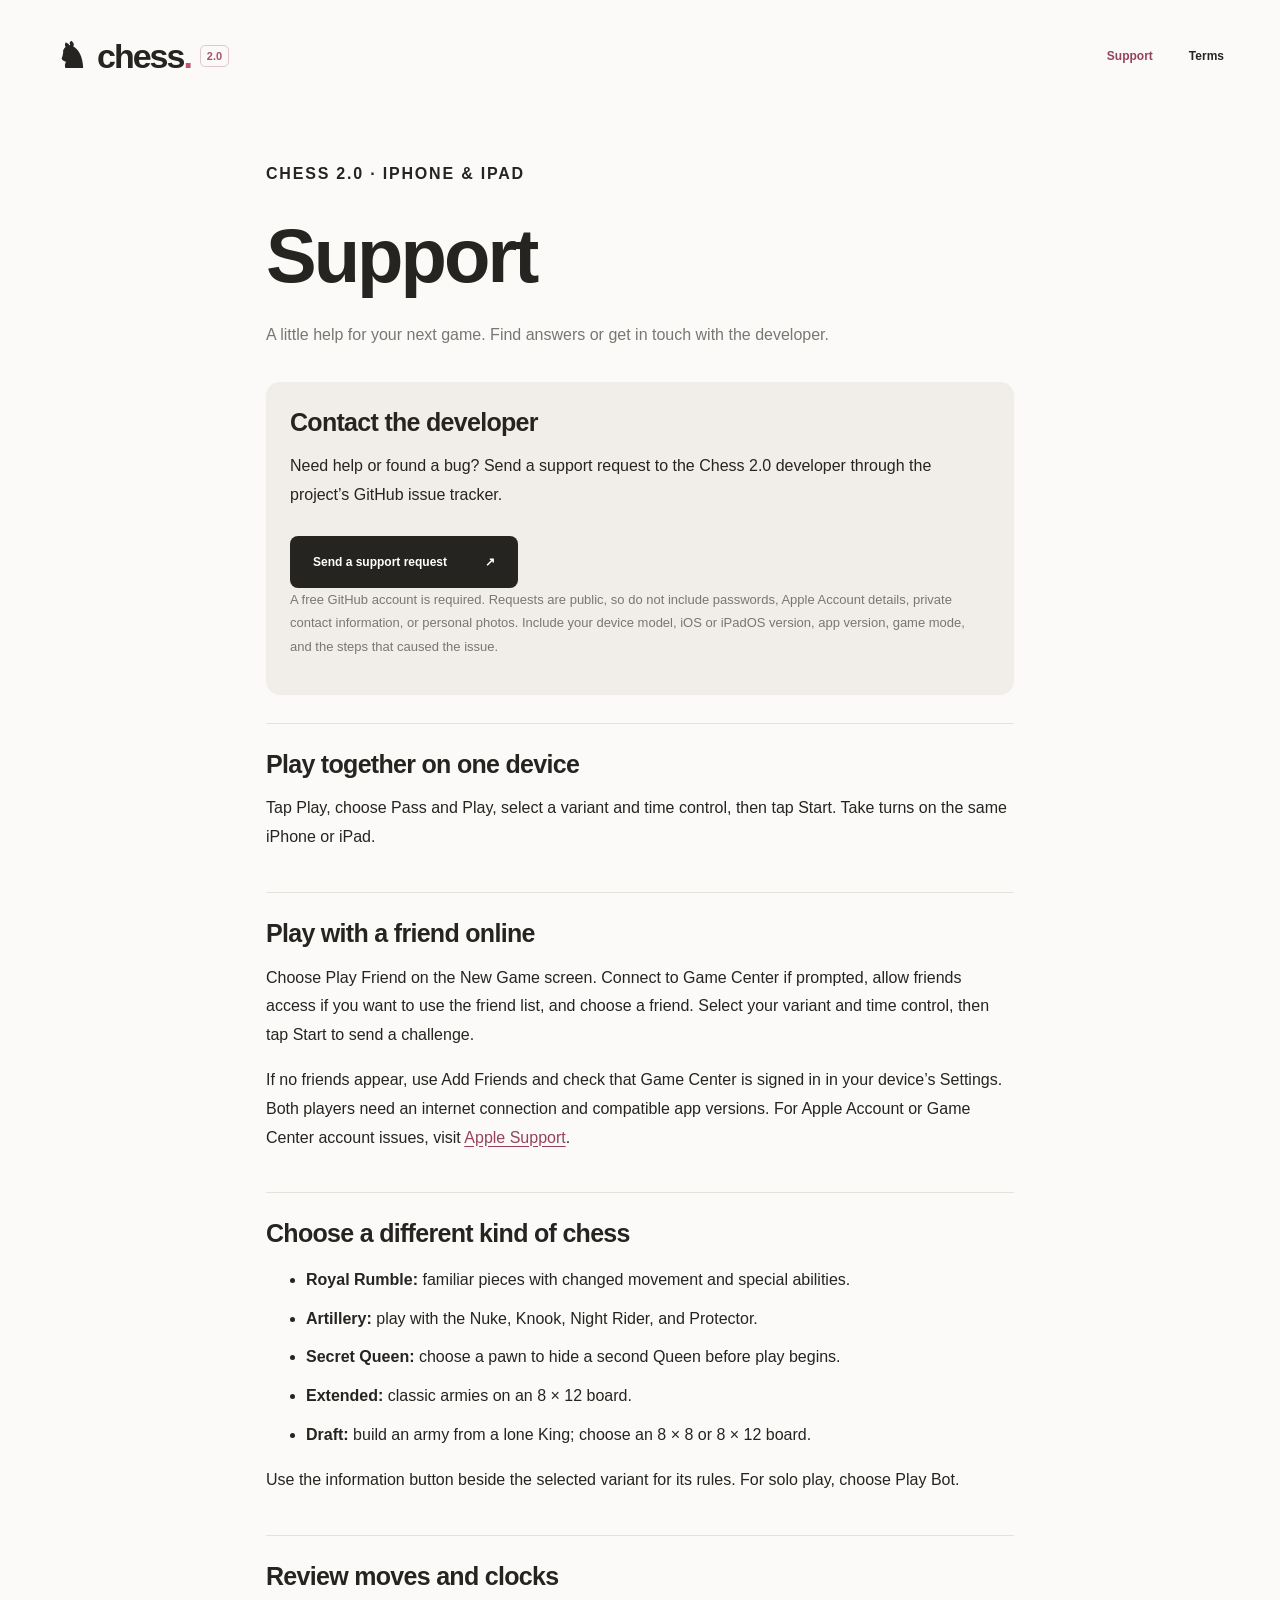
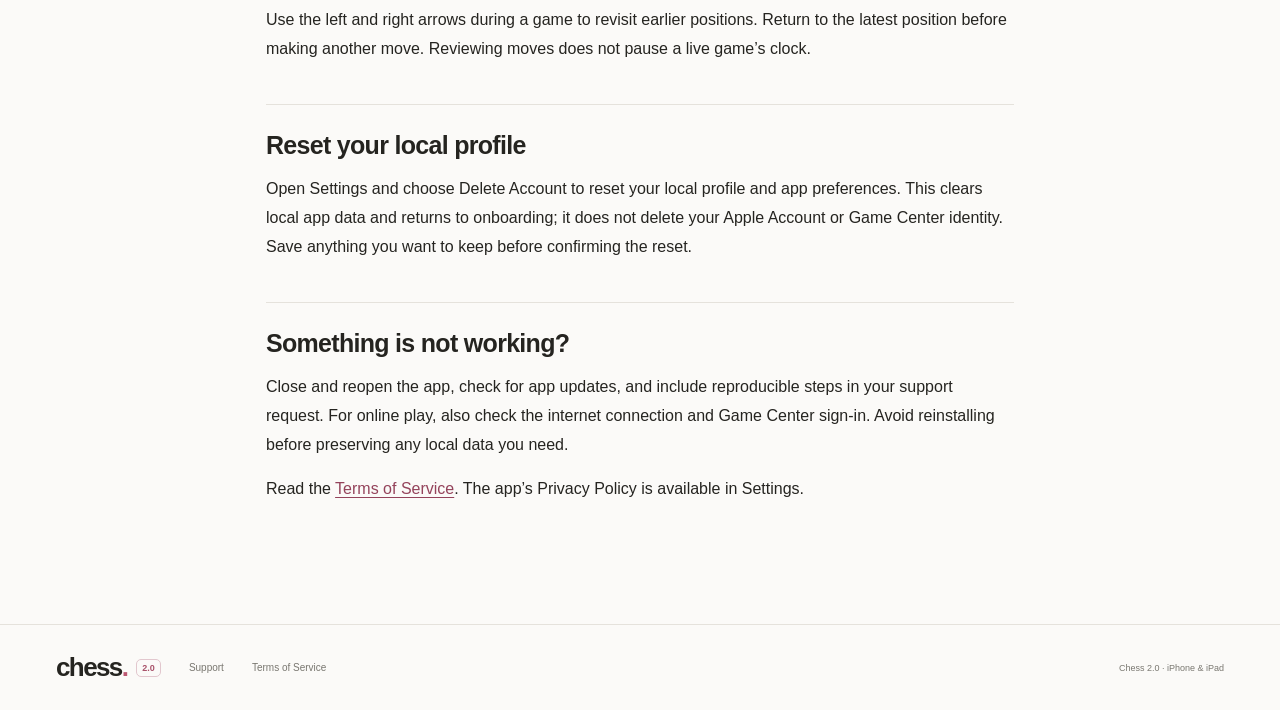
==== support.html @ 1722c395 "Add Chess 2.0 support and terms pages" ====
<!doctype html>
<html lang="en"><head><meta charset="utf-8"><meta name="viewport" content="width=device-width, initial-scale=1"><meta name="theme-color" content="#fbfaf8"><meta name="description" content="A little help for your next game. Find answers or get in touch with the developer."><title>Support — Chess 2.0</title><link rel="icon" href="favicon.svg" type="image/svg+xml"><link rel="stylesheet" href="styles.css"><link rel="stylesheet" href="pages.css"></head>
<body><a class="skip-link" href="#main">Skip to content</a><header class="navigation wrap"><a class="wordmark" href="./" aria-label="Chess 2.0 home"><span class="brand-icon" aria-hidden="true">♞</span> chess<span class="brand-dot">.</span><span class="brand-version">2.0</span></a><nav class="legal-nav" aria-label="Main navigation"><a href="support.html" aria-current="page">Support</a><a href="terms.html" >Terms</a></nav></header><main id="main" class="page-main wrap"><p class="eyebrow">CHESS 2.0 · IPHONE &amp; IPAD</p><h1>Support</h1><p class="page-intro">A little help for your next game. Find answers or get in touch with the developer.</p><div class="support-card"><h2>Contact the developer</h2><p>Need help or found a bug? Send a support request to the Chess 2.0 developer through the project’s GitHub issue tracker.</p><a class="button dark" href="https://github.com/TanveerSinghD/chess-2.0/issues/new">Send a support request <span aria-hidden="true">↗</span></a><p class="support-note">A free GitHub account is required. Requests are public, so do not include passwords, Apple Account details, private contact information, or personal photos. Include your device model, iOS or iPadOS version, app version, game mode, and the steps that caused the issue.</p></div>
<section><h2>Play together on one device</h2><p>Tap Play, choose Pass and Play, select a variant and time control, then tap Start. Take turns on the same iPhone or iPad.</p></section>
<section><h2>Play with a friend online</h2><p>Choose Play Friend on the New Game screen. Connect to Game Center if prompted, allow friends access if you want to use the friend list, and choose a friend. Select your variant and time control, then tap Start to send a challenge.</p><p>If no friends appear, use Add Friends and check that Game Center is signed in in your device’s Settings. Both players need an internet connection and compatible app versions. For Apple Account or Game Center account issues, visit <a href="https://support.apple.com/">Apple Support</a>.</p></section>
<section><h2>Choose a different kind of chess</h2><ul><li><strong>Royal Rumble:</strong> familiar pieces with changed movement and special abilities.</li><li><strong>Artillery:</strong> play with the Nuke, Knook, Night Rider, and Protector.</li><li><strong>Secret Queen:</strong> choose a pawn to hide a second Queen before play begins.</li><li><strong>Extended:</strong> classic armies on an 8 × 12 board.</li><li><strong>Draft:</strong> build an army from a lone King; choose an 8 × 8 or 8 × 12 board.</li></ul><p>Use the information button beside the selected variant for its rules. For solo play, choose Play Bot.</p></section>
<section><h2>Review moves and clocks</h2><p>Use the left and right arrows during a game to revisit earlier positions. Return to the latest position before making another move. Reviewing moves does not pause a live game’s clock.</p></section>
<section><h2>Reset your local profile</h2><p>Open Settings and choose Delete Account to reset your local profile and app preferences. This clears local app data and returns to onboarding; it does not delete your Apple Account or Game Center identity. Save anything you want to keep before confirming the reset.</p></section>
<section><h2>Something is not working?</h2><p>Close and reopen the app, check for app updates, and include reproducible steps in your support request. For online play, also check the internet connection and Game Center sign-in. Avoid reinstalling before preserving any local data you need.</p><p>Read the <a href="terms.html">Terms of Service</a>. The app’s Privacy Policy is available in Settings.</p></section></main><footer class="footer wrap"><a class="wordmark" href="./">chess<span class="brand-dot">.</span><span class="brand-version">2.0</span></a><a href="support.html">Support</a><a href="terms.html">Terms of Service</a><span class="footer-fine">Chess 2.0 · iPhone &amp; iPad</span></footer></body></html>
---- styles.css ----
:root{--paper:#fbfaf8;--ink:#252420;--muted:#797770;--line:#e5e2dc;--pink:#ec93a4;--cream:#f5f0f1;--sans:Arial,Helvetica,sans-serif;--serif:Georgia,'Times New Roman',serif}
*{box-sizing:border-box}html{scroll-behavior:smooth;scroll-padding-top:30px}body{margin:0;background:var(--paper);color:var(--ink);font-family:var(--sans);-webkit-font-smoothing:antialiased}a{color:inherit;text-decoration:none}button{font:inherit;cursor:pointer}button:disabled{cursor:default}a:focus-visible,button:focus-visible,summary:focus-visible{outline:3px solid #a74460;outline-offset:5px}.wrap{max-width:1280px;margin-inline:auto;padding-inline:56px}h1,h2,h3,p{margin-top:0}.skip-link{position:fixed;top:-100px;left:20px;background:var(--ink);color:#fff;padding:15px;z-index:10}.skip-link:focus{top:16px}
.navigation{height:112px;display:flex;align-items:center;justify-content:space-between}.wordmark{display:inline-flex;align-items:center;font-size:34px;font-weight:800;letter-spacing:-2px}.brand-icon{font-size:35px;letter-spacing:0;margin-right:10px}.brand-dot{color:#bc5771}.navigation nav{display:flex;gap:36px;font-size:12px;font-weight:600}.navigation nav a:hover,.footer a:hover,.back-top:hover{text-decoration:underline;text-underline-offset:5px}.nav-button{padding:12px 17px;border:1px solid var(--line);border-radius:7px;display:flex;gap:23px;font-size:11px;font-weight:600}.nav-button:hover{background:#f1e8e9}
.hero{display:grid;grid-template-columns:1fr 1fr;align-items:center;gap:25px;min-height:674px;padding-block:28px 60px}.hero-copy{padding-bottom:12px}.eyebrow{font-size:9px;font-weight:700;letter-spacing:1.8px;display:flex;align-items:center;gap:10px;margin-bottom:26px}.little-square{width:11px;height:11px;background:var(--pink);transform:rotate(-10deg)}h1{font-size:clamp(90px,9.4vw,132px);line-height:.96;letter-spacing:-8px;font-weight:700;margin-bottom:30px}h1 em,h2 em{font-family:var(--serif);font-weight:400}h1 em{letter-spacing:-7px;position:relative;display:inline-block}h1 em:after{content:'';position:absolute;bottom:-8px;left:5px;right:2px;height:6px;background:var(--pink);transform:rotate(-4deg)}.intro{font-size:16px;color:var(--muted);line-height:1.8;margin-block:37px 28px}.button{display:inline-flex;align-items:center;justify-content:space-between;gap:38px;padding:19px 23px;border-radius:8px;font-size:12px;font-weight:600}.dark{background:var(--ink);color:#fff}.dark:hover{background:#48413e;transform:translateY(-2px)}.availability{display:flex;align-items:center;gap:7px;margin-top:19px;font-size:10px;color:var(--muted)}.status-dot{width:6px;height:6px;border-radius:50%;background:#b3536b;display:inline-block;flex:none}
.hero-art{position:relative;height:570px;isolation:isolate}.art-ring{position:absolute;width:430px;height:430px;border-radius:50%;border:1px solid #e5dad9;left:50%;top:51%;transform:translate(-50%,-50%)}.art-ring:after{content:'';position:absolute;inset:30px;border:1px solid #ece4e2;border-radius:50%}.art-caption{position:absolute;font-family:monospace;font-size:8px;letter-spacing:1.5px;color:var(--muted)}.caption-top{top:14px;left:37px;transform:rotate(-7deg)}.caption-bottom{right:0;bottom:13px;transform:rotate(4deg)}.phone{position:absolute;width:258px;height:522px;left:50%;top:49%;transform:translate(-50%,-50%) rotate(9deg);border:6px solid #242320;border-radius:40px;box-shadow:0 0 0 2px #9f9c96,13px 16px 0 #e8e5df;background:#242320;color:#f9f5f3;overflow:hidden;z-index:2}.phone-status{display:flex;justify-content:space-between;padding:14px 23px 0;font-size:9px;font-weight:600}.phone-island{position:absolute;top:10px;left:50%;transform:translateX(-50%);height:20px;width:70px;border-radius:20px;background:#080808}.phone-header{display:flex;align-items:center;justify-content:space-between;padding:24px 16px 18px;font-size:9px;letter-spacing:1.5px}.phone-header>span:first-child{font-size:23px}.phone-header>span:last-child{font-size:18px}.phone-history{font-size:8px;text-align:center;padding:10px;background:#35332f;margin-inline:10px;border-radius:12px}.phone-history span{color:#bbb7b2}.phone-clock{margin:18px 12px 12px auto;width:75px;padding:9px 10px;border:1px solid #595550;border-radius:18px;font-size:12px;font-weight:600;display:flex;align-items:center;justify-content:space-between;gap:8px}.clock-dot{height:4px;width:4px;border-radius:50%;background:#bbb7b2}.white-clock{margin-block:12px 0;background:#f4efec;color:var(--ink)}.white-clock .clock-dot{background:#b65f75}.phone-turn{display:flex;align-items:center;justify-content:center;font-size:8px;margin-top:19px;gap:6px;color:#c9c5bd}.phone-turn span{height:5px;width:5px;background:var(--pink);border-radius:50%}.phone-controls{display:flex;justify-content:space-between;align-items:center;padding:17px 14px 0}.phone-controls div{display:flex;gap:12px}.phone-controls span{width:31px;height:31px;display:grid;place-items:center;border-radius:50%;border:1px solid #57524b;font-size:14px}.home-indicator{position:absolute;bottom:8px;left:50%;transform:translateX(-50%);width:82px;height:3px;background:#f4efec;border-radius:5px}.floating-tile{position:absolute;display:grid;place-items:center;border:1px solid #d9cece;border-radius:15px;box-shadow:7px 10px 0 #e8e5df;z-index:3}.floating-tile img{width:90%;height:auto}.knight-tile{width:167px;height:167px;background:var(--pink);left:-8px;bottom:64px;transform:rotate(-13deg)}.pawn-tile{width:102px;height:102px;background:var(--cream);right:3px;top:55px;transform:rotate(14deg);z-index:1}
.board{display:grid;grid-template-columns:repeat(8,minmax(0,1fr));width:100%;aspect-ratio:1}.square{position:relative;display:grid;place-items:center;min-width:0;aspect-ratio:1;background:var(--cream)}.square.pink{background:var(--pink)}.square img{width:94%;height:94%;object-fit:contain;display:block}.square.last-move:after{content:'';position:absolute;inset:0;background:#a687222b;pointer-events:none}.square.destination:before{content:'';position:absolute;inset:3px;border:2px solid #63463978;z-index:1;pointer-events:none}
.game-strip{display:flex;justify-content:space-between;align-items:center;gap:25px;padding-block:27px;border-top:1px solid var(--line);border-bottom:1px solid var(--line);color:var(--muted);font-size:11px}.game-strip>div{display:flex;align-items:center;gap:22px;color:var(--ink);font-size:16px;font-weight:600;letter-spacing:-.3px}.strip-plus{color:#b96077;font-weight:400}.strip-note{font-family:monospace;font-size:8px;letter-spacing:1.4px}.idea{padding-block:100px 110px;display:grid;grid-template-columns:1fr 1fr;gap:76px}h2{font-size:48px;line-height:1.13;letter-spacing:-2.6px;font-weight:600;margin-bottom:25px}h2 em{letter-spacing:-2.1px}.section-intro{font-size:13px;line-height:1.8;color:var(--muted);max-width:320px}.steps{padding-top:5px}.steps article{display:flex;gap:25px;padding:22px 0;border-bottom:1px solid var(--line)}.steps article:first-child{padding-top:0}.step-number{font-family:monospace;font-size:10px;color:#aa6677;white-space:nowrap;padding-top:4px}h3{font-size:16px;letter-spacing:-.3px;font-weight:600;margin-bottom:9px}.steps p{font-size:13px;line-height:1.8;color:var(--muted);margin:0;max-width:340px}
.preview-section{background:#f1eeea;border-block:1px solid var(--line)}.preview-layout{display:grid;grid-template-columns:1fr 1fr;gap:95px;align-items:center;padding-block:80px}.preview-copy>p:not(.eyebrow){font-size:14px;color:var(--muted);line-height:1.8;max-width:330px}.preview-tag{display:inline-flex;align-items:center;gap:10px;border:1px solid #d9d3cd;border-radius:5px;padding:10px 12px;font-family:monospace;font-size:8px;letter-spacing:1px;color:#77685f;margin-top:10px}.preview-tag>span{font-size:15px}.opening-note{display:flex;gap:19px;margin-top:38px;border-top:1px solid #dcd5ce;padding-top:25px}.note-number{font:italic 44px var(--serif);color:#a9536b;line-height:1}.opening-note h3{font-size:14px;margin-bottom:6px}.opening-note p{font-size:12px;color:var(--muted);line-height:1.7;margin:0;max-width:270px}.preview-copy .demo-explainer{font-size:10px!important;line-height:1.7;margin-top:26px;max-width:320px}.board-demo{background:var(--paper);border:1px solid #d5cec7;border-radius:13px;padding:22px 23px 16px;box-shadow:8px 8px 0 #e2dcd4}.demo-header{display:flex;justify-content:space-between;align-items:center;margin-bottom:22px;font-size:10px}.demo-label{font-family:monospace;letter-spacing:1.4px}.demo-header>span:last-child{color:var(--muted)}.board-frame{display:grid;grid-template-columns:16px 1fr;grid-template-rows:auto 17px;gap:5px}.rank-labels{display:grid;grid-template-rows:repeat(8,1fr);font-family:monospace;font-size:9px;color:var(--muted);text-align:center}.rank-labels span{align-self:center}.file-labels{grid-column:2;display:grid;grid-template-columns:repeat(8,1fr);text-align:center;font-family:monospace;font-size:9px;color:var(--muted);align-items:end}.demo-controls{display:flex;align-items:center;justify-content:space-between;gap:10px;margin-top:17px;padding-top:15px;border-top:1px solid var(--line)}.reset{display:flex;align-items:center;gap:7px;border:0;background:transparent;padding:9px 0;color:var(--muted);font-size:18px}.reset span{font-size:9px}.reset:hover{color:var(--ink)}#move-progress{font-family:monospace;font-size:9px;color:var(--muted)}.arrow-controls{display:flex;gap:8px}.arrow-controls button{border:1px solid var(--line);border-radius:50%;background:transparent;color:var(--ink);width:36px;height:36px;font-size:17px}.arrow-controls button:last-child{background:var(--ink);border-color:var(--ink);color:#fff}.arrow-controls button:disabled{opacity:.25}.arrow-controls button:not(:disabled):hover{background:var(--pink);color:var(--ink);border-color:var(--pink)}.noscript-message{font-size:12px;line-height:1.7}
.details{display:grid;grid-template-columns:1fr 1fr;gap:76px;padding-block:100px}.questions{border-top:1px solid var(--line)}details{border-bottom:1px solid var(--line)}summary{display:flex;align-items:center;justify-content:space-between;gap:20px;cursor:pointer;list-style:none;font-size:13px;font-weight:600;padding:23px 0}summary::-webkit-details-marker{display:none}summary>span{font-size:19px;font-weight:400;color:#ac6678;transition:transform .2s}details[open] summary>span{transform:rotate(45deg)}details p{color:var(--muted);font-size:12px;line-height:1.9;padding-right:26px;margin:0 0 22px}.closing{border-top:1px solid var(--line);text-align:center;padding-block:64px 80px}.closing-piece{display:inline-block;font-size:45px;color:#a44f67;margin-bottom:24px}.closing .eyebrow{justify-content:center}.closing h2{font-size:65px;letter-spacing:-3.9px}.closing h2 em{letter-spacing:-3px}.closing>p:not(.eyebrow){font-size:14px;color:var(--muted);line-height:1.8}.coming-soon{display:inline-flex;align-items:center;gap:9px;border:1px solid var(--line);border-radius:6px;padding:13px 17px;font-size:10px;margin-top:6px}.back-top{display:flex;justify-content:center;gap:22px;font-size:10px;margin-top:26px}.footer{border-top:1px solid var(--line);display:flex;align-items:center;gap:28px;flex-wrap:wrap;padding-block:27px}.footer .wordmark{font-size:26px;letter-spacing:-1.6px}.footer>span,.footer>a:not(.wordmark){font-size:10px;color:var(--muted)}.footer-fine{margin-left:auto;font-size:9px!important}
@media(min-width:1450px){.hero{min-height:730px}}@media(max-width:1050px){.wrap{padding-inline:34px}.hero{gap:12px;min-height:610px}h1{font-size:102px;letter-spacing:-6px}.hero-art{height:525px}.phone{width:239px;height:495px}.phone-header{padding-top:21px;padding-bottom:14px}.phone-clock{margin-top:15px}.white-clock{margin-top:12px}.phone-turn{margin-top:15px}.knight-tile{width:137px;height:137px;left:-5px;bottom:62px}.pawn-tile{width:87px;height:87px;right:-4px}.art-ring{width:360px;height:360px}.caption-top{left:10px;font-size:7px}.caption-bottom{font-size:7px;right:-8px}.strip-note{display:none}.idea,.details{gap:40px}.preview-layout{gap:45px}h2{font-size:40px}.board-demo{padding-inline:18px}.demo-controls{gap:6px}.reset span{font-size:8px}}
@media(max-width:760px){.wrap{padding-inline:24px}.navigation{height:86px}.navigation .wordmark{font-size:29px}.brand-icon{font-size:29px;margin-right:7px}.navigation nav{gap:21px;font-size:10px}.nav-button{display:none}.hero{grid-template-columns:1fr;gap:20px;padding-block:28px 34px}.hero-copy{text-align:center}.hero-copy .eyebrow{justify-content:center;font-size:8px}h1{font-size:clamp(86px,19vw,112px);letter-spacing:-6px}.intro{font-size:14px;margin-top:32px}.availability{justify-content:center;font-size:9px}.button{font-size:11px;padding:18px 21px}.hero-art{height:539px;width:min(100%,400px);margin-inline:auto}.phone{width:246px;height:505px}.knight-tile{width:132px;height:132px;left:0;bottom:56px}.pawn-tile{right:0;top:42px;width:83px;height:83px}.caption-top{top:12px;left:5px;font-size:6px}.caption-bottom{bottom:6px;right:3px;font-size:6px}.art-ring{width:min(100%,360px);height:auto;aspect-ratio:1}.game-strip{flex-direction:column;gap:16px;padding-block:24px;font-size:10px}.game-strip>div{font-size:14px;gap:20px}.idea,.details,.preview-layout{grid-template-columns:1fr;gap:32px;padding-block:65px}h2{font-size:42px;letter-spacing:-2.4px}.section-intro,.steps p{max-width:100%}.steps article{padding:20px 0}.preview-layout{gap:35px}.preview-copy>p:not(.eyebrow){max-width:100%}.opening-note{margin-top:26px}.preview-copy .demo-explainer{max-width:100%}.board-demo{width:100%;max-width:460px;margin-inline:auto;padding:21px 17px 15px}.details{gap:20px}.closing{padding-block:50px 65px}.closing h2{font-size:49px;letter-spacing:-2.8px}.closing h2 em{letter-spacing:-2.3px}.closing>p:not(.eyebrow){font-size:12px}.footer{gap:20px;justify-content:space-between}.footer>span:nth-child(2){font-size:9px;max-width:150px}.footer-fine{flex-basis:100%;margin-left:0}.reset span{font-size:9px}}
.phone-header{padding-block:13px 10px}.phone-clock{margin-top:10px;margin-bottom:8px;padding-block:6px}.white-clock{margin-top:8px;margin-bottom:0}.phone-turn{margin-top:12px}.phone-controls{padding-top:10px}.caption-top{top:0;left:8px}
@media(prefers-reduced-motion:reduce){html{scroll-behavior:auto}*{transition:none!important}}

.brand-version{font-size:11px;letter-spacing:0;color:#a9536b;border:1px solid #e2c7ce;border-radius:5px;padding:4px 6px;margin-left:9px;align-self:center}.footer .brand-version{font-size:9px;padding:3px 5px}@media(max-width:380px){.navigation .wordmark{font-size:25px}.navigation .brand-icon{font-size:25px}.navigation nav{gap:13px;font-size:9px}.navigation .brand-version{font-size:9px;margin-left:6px}}
---- pages.css ----
.page-main{max-width:860px;margin:auto;padding-block:48px 80px}.page-main h1{font-size:clamp(48px,8vw,76px);line-height:1.08;letter-spacing:-3px;margin:0 0 24px}.page-intro{font-size:18px;line-height:1.7;color:var(--muted);margin-bottom:32px}.page-main section{padding-block:24px;border-top:1px solid var(--line)}.page-main h2{font-size:25px;letter-spacing:-.7px;line-height:1.3;margin-bottom:14px}.page-main p,.page-main li{font-size:16px;line-height:1.8}.page-main li{margin-bottom:10px}.page-main a:not(.button){text-decoration:underline;text-underline-offset:3px;color:#94435b}.page-date{font:12px var(--sans);color:var(--muted);margin-bottom:22px}.support-card{padding:24px;background:#f1eeea;border-radius:14px;margin-block:28px}.support-card .button{margin-top:10px}.page-main .support-note{font-size:13px;color:var(--muted)}.legal-nav{display:flex;gap:20px;flex-wrap:wrap}.legal-nav a[aria-current]{color:#94435b}@media(max-width:760px){.page-main{padding-block:30px 55px}.page-main h1{letter-spacing:-2px}.page-main p,.page-main li{font-size:15px}.navigation .legal-nav{gap:15px}}
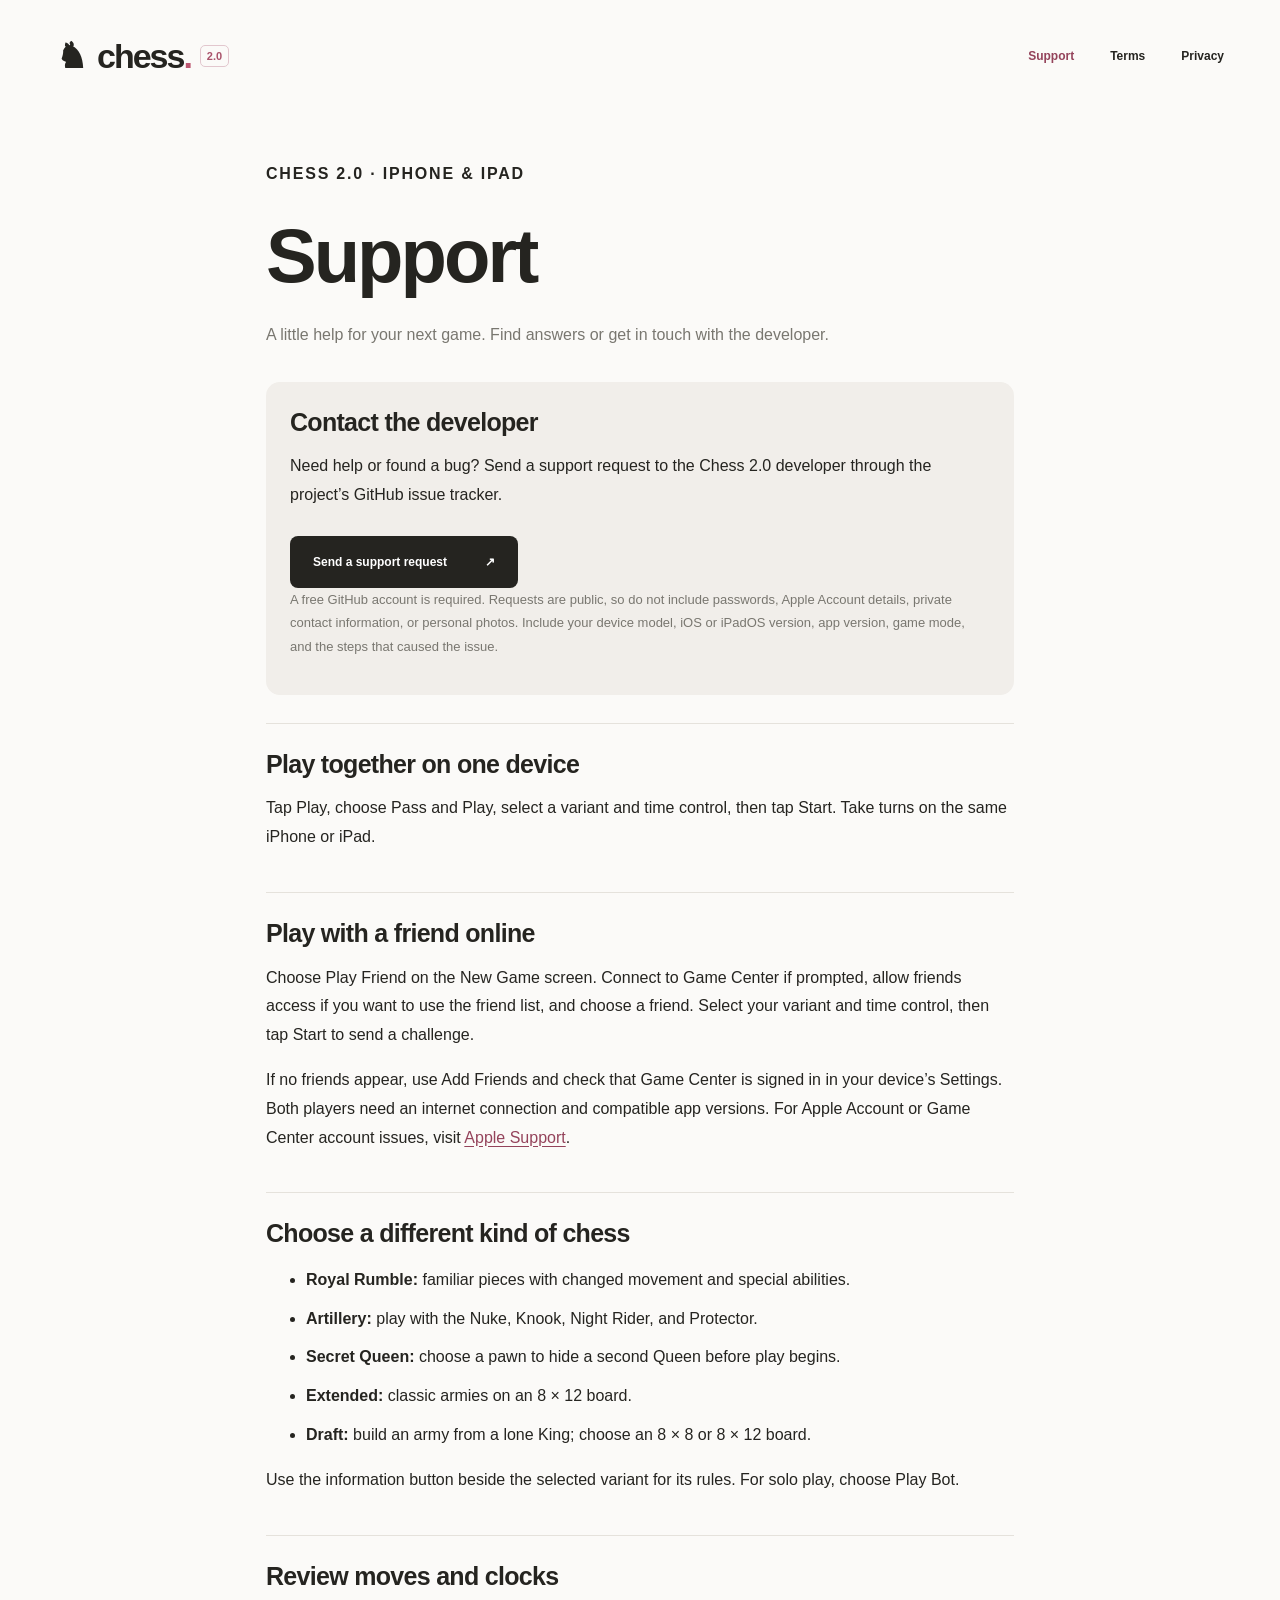
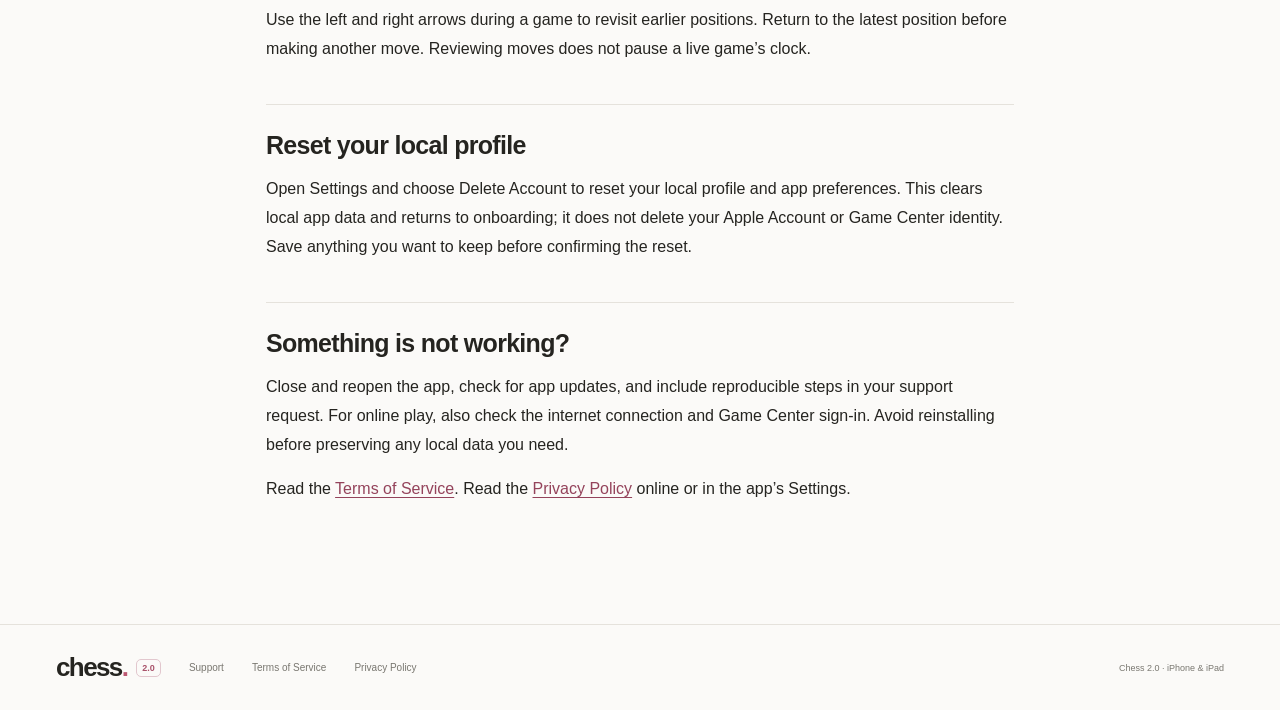
==== commit a828598c: "Publish Chess 2.0 privacy policy and link supporting pages" ====
--- a/support.html
+++ b/support.html
@@ -1,9 +1,9 @@
 <!doctype html>
 <html lang="en"><head><meta charset="utf-8"><meta name="viewport" content="width=device-width, initial-scale=1"><meta name="theme-color" content="#fbfaf8"><meta name="description" content="A little help for your next game. Find answers or get in touch with the developer."><title>Support — Chess 2.0</title><link rel="icon" href="favicon.svg" type="image/svg+xml"><link rel="stylesheet" href="styles.css"><link rel="stylesheet" href="pages.css"></head>
-<body><a class="skip-link" href="#main">Skip to content</a><header class="navigation wrap"><a class="wordmark" href="./" aria-label="Chess 2.0 home"><span class="brand-icon" aria-hidden="true">♞</span> chess<span class="brand-dot">.</span><span class="brand-version">2.0</span></a><nav class="legal-nav" aria-label="Main navigation"><a href="support.html" aria-current="page">Support</a><a href="terms.html" >Terms</a></nav></header><main id="main" class="page-main wrap"><p class="eyebrow">CHESS 2.0 · IPHONE &amp; IPAD</p><h1>Support</h1><p class="page-intro">A little help for your next game. Find answers or get in touch with the developer.</p><div class="support-card"><h2>Contact the developer</h2><p>Need help or found a bug? Send a support request to the Chess 2.0 developer through the project’s GitHub issue tracker.</p><a class="button dark" href="https://github.com/TanveerSinghD/chess-2.0/issues/new">Send a support request <span aria-hidden="true">↗</span></a><p class="support-note">A free GitHub account is required. Requests are public, so do not include passwords, Apple Account details, private contact information, or personal photos. Include your device model, iOS or iPadOS version, app version, game mode, and the steps that caused the issue.</p></div>
+<body><a class="skip-link" href="#main">Skip to content</a><header class="navigation wrap"><a class="wordmark" href="./" aria-label="Chess 2.0 home"><span class="brand-icon" aria-hidden="true">♞</span> chess<span class="brand-dot">.</span><span class="brand-version">2.0</span></a><nav class="legal-nav" aria-label="Main navigation"><a href="support.html" aria-current="page">Support</a><a href="terms.html" >Terms</a><a href="privacy.html">Privacy</a></nav></header><main id="main" class="page-main wrap"><p class="eyebrow">CHESS 2.0 · IPHONE &amp; IPAD</p><h1>Support</h1><p class="page-intro">A little help for your next game. Find answers or get in touch with the developer.</p><div class="support-card"><h2>Contact the developer</h2><p>Need help or found a bug? Send a support request to the Chess 2.0 developer through the project’s GitHub issue tracker.</p><a class="button dark" href="https://github.com/TanveerSinghD/chess-2.0/issues/new">Send a support request <span aria-hidden="true">↗</span></a><p class="support-note">A free GitHub account is required. Requests are public, so do not include passwords, Apple Account details, private contact information, or personal photos. Include your device model, iOS or iPadOS version, app version, game mode, and the steps that caused the issue.</p></div>
 <section><h2>Play together on one device</h2><p>Tap Play, choose Pass and Play, select a variant and time control, then tap Start. Take turns on the same iPhone or iPad.</p></section>
 <section><h2>Play with a friend online</h2><p>Choose Play Friend on the New Game screen. Connect to Game Center if prompted, allow friends access if you want to use the friend list, and choose a friend. Select your variant and time control, then tap Start to send a challenge.</p><p>If no friends appear, use Add Friends and check that Game Center is signed in in your device’s Settings. Both players need an internet connection and compatible app versions. For Apple Account or Game Center account issues, visit <a href="https://support.apple.com/">Apple Support</a>.</p></section>
 <section><h2>Choose a different kind of chess</h2><ul><li><strong>Royal Rumble:</strong> familiar pieces with changed movement and special abilities.</li><li><strong>Artillery:</strong> play with the Nuke, Knook, Night Rider, and Protector.</li><li><strong>Secret Queen:</strong> choose a pawn to hide a second Queen before play begins.</li><li><strong>Extended:</strong> classic armies on an 8 × 12 board.</li><li><strong>Draft:</strong> build an army from a lone King; choose an 8 × 8 or 8 × 12 board.</li></ul><p>Use the information button beside the selected variant for its rules. For solo play, choose Play Bot.</p></section>
 <section><h2>Review moves and clocks</h2><p>Use the left and right arrows during a game to revisit earlier positions. Return to the latest position before making another move. Reviewing moves does not pause a live game’s clock.</p></section>
 <section><h2>Reset your local profile</h2><p>Open Settings and choose Delete Account to reset your local profile and app preferences. This clears local app data and returns to onboarding; it does not delete your Apple Account or Game Center identity. Save anything you want to keep before confirming the reset.</p></section>
-<section><h2>Something is not working?</h2><p>Close and reopen the app, check for app updates, and include reproducible steps in your support request. For online play, also check the internet connection and Game Center sign-in. Avoid reinstalling before preserving any local data you need.</p><p>Read the <a href="terms.html">Terms of Service</a>. The app’s Privacy Policy is available in Settings.</p></section></main><footer class="footer wrap"><a class="wordmark" href="./">chess<span class="brand-dot">.</span><span class="brand-version">2.0</span></a><a href="support.html">Support</a><a href="terms.html">Terms of Service</a><span class="footer-fine">Chess 2.0 · iPhone &amp; iPad</span></footer></body></html>+<section><h2>Something is not working?</h2><p>Close and reopen the app, check for app updates, and include reproducible steps in your support request. For online play, also check the internet connection and Game Center sign-in. Avoid reinstalling before preserving any local data you need.</p><p>Read the <a href="terms.html">Terms of Service</a>. Read the <a href="privacy.html">Privacy Policy</a> online or in the app’s Settings.</p></section></main><footer class="footer wrap"><a class="wordmark" href="./">chess<span class="brand-dot">.</span><span class="brand-version">2.0</span></a><a href="support.html">Support</a><a href="terms.html">Terms of Service</a><a href="privacy.html">Privacy Policy</a><span class="footer-fine">Chess 2.0 · iPhone &amp; iPad</span></footer></body></html>
